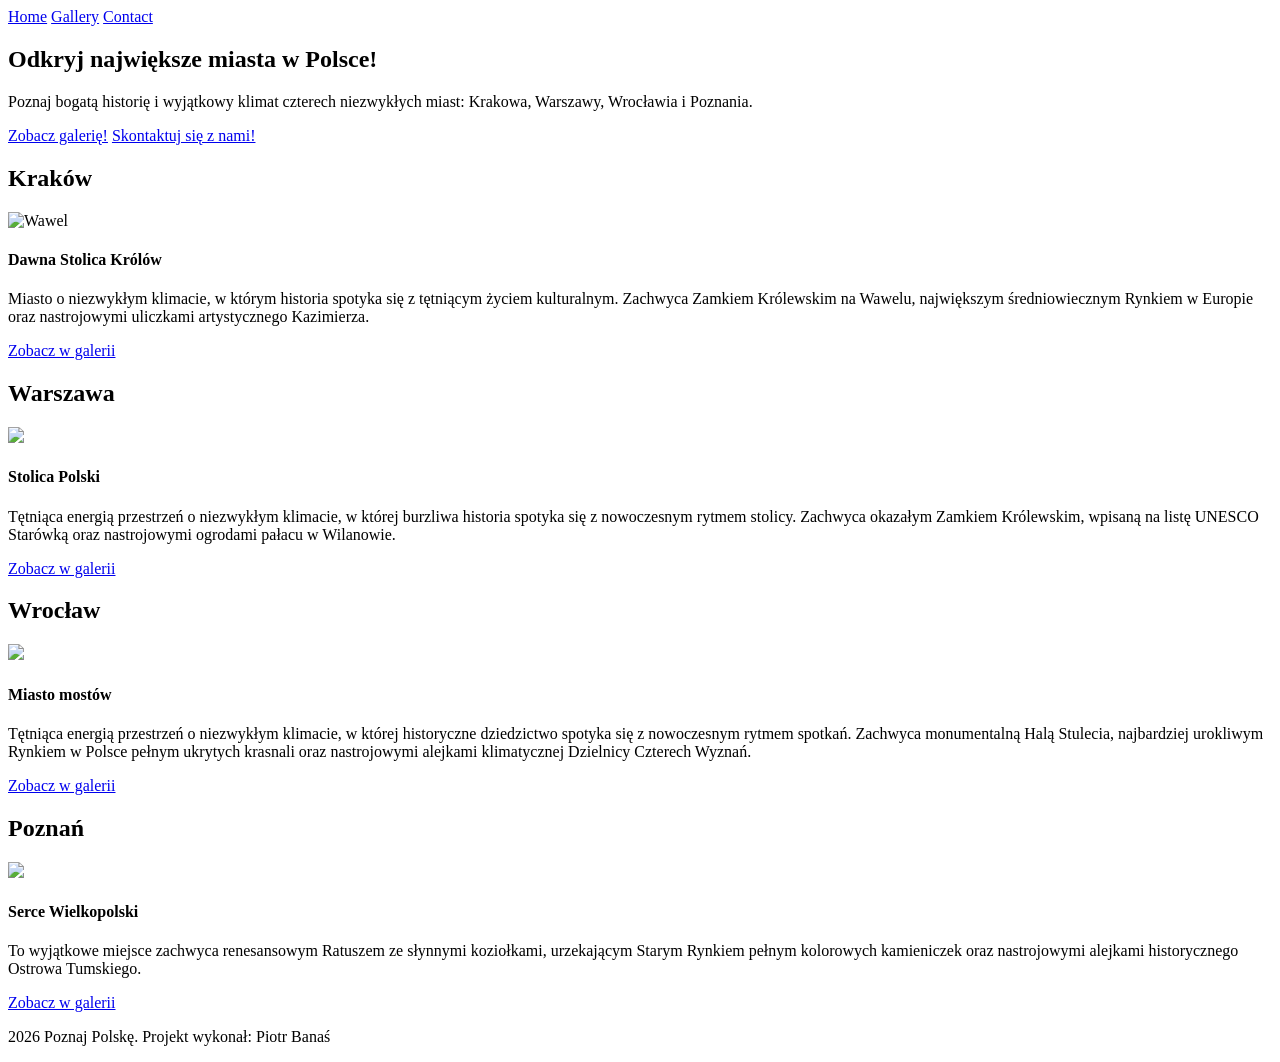
==== index.html @ eefa5ef8 "Implemented HTML structure of the website" ====
<!doctype html>
<html lang="pl">
<head>
    <meta charset="UTF-8">
    <meta name =  "author" content="Piotr Banaś">
    <meta name="viewport"
          content="width=device-width, user-scalable=no, initial-scale=1.0, maximum-scale=1.0, minimum-scale=1.0">
    <meta http-equiv="X-UA-Compatible" content="ie=edge">
    <meta name="description" content = "Strona poświęcona 4 miastom Polski">
    <title>Strona główna</title>
</head>
<body>
<header>
    <nav>
        <a href= "index.html">Home</a>
        <a href = "gallery.html">Gallery</a>
        <a href = "contact.html">Contact</a>
    </nav>
</header>


<main>
    <section>
        <h1>Odkryj największe miasta w Polsce!</h1>
        <p>Poznaj bogatą historię i wyjątkowy klimat czterech niezwykłych miast: Krakowa, Warszawy, Wrocławia i Poznania.</p>
        <a href = "gallery.html">Zobacz galerię!</a>
        <a href = "contact.html">Skontaktuj się z nami!</a>
    </section>

    <section>
        <h2>Kraków</h2>
        <img src="Wawel.jpg", alt="Wawel">
        <h4>Dawna Stolica Królów</h4>
        <p>
            Miasto o niezwykłym klimacie,
            w którym historia spotyka się z tętniącym życiem kulturalnym.
            Zachwyca Zamkiem Królewskim na Wawelu,
            największym średniowiecznym Rynkiem w Europie oraz nastrojowymi uliczkami artystycznego Kazimierza.
        </p>
        <a href = "gallery.html"> Zobacz w galerii </a>
    </section>

    <section>
        <h2>Warszawa</h2>
        <img src="ZamekKrolewski.jpg">
        <h4>Stolica Polski</h4>
        <p>
            Tętniąca energią przestrzeń o niezwykłym klimacie,
            w której burzliwa historia spotyka się z nowoczesnym rytmem stolicy.
            Zachwyca okazałym Zamkiem Królewskim,
            wpisaną na listę UNESCO Starówką oraz nastrojowymi ogrodami pałacu w Wilanowie.
        </p>
        <a href = "gallery.html"> Zobacz w galerii </a>
    </section>

    <section>
        <h2>Wrocław</h2>
        <img src="StaryRatusz.jpg">
        <h4>Miasto mostów</h4>
        <p>
            Tętniąca energią przestrzeń o niezwykłym klimacie,
            w której historyczne dziedzictwo spotyka się z nowoczesnym rytmem spotkań.
            Zachwyca monumentalną Halą Stulecia,
            najbardziej urokliwym Rynkiem w Polsce pełnym ukrytych krasnali oraz
            nastrojowymi alejkami klimatycznej Dzielnicy Czterech Wyznań.
        </p>
        <a href = "gallery.html"> Zobacz w galerii </a>
    </section>

    <section>
        <h2>Poznań</h2>
        <img src="Ratusz.jpg">
        <h4>Serce Wielkopolski</h4>
        <p>
            To wyjątkowe miejsce zachwyca renesansowym Ratuszem ze słynnymi koziołkami,
            urzekającym Starym Rynkiem pełnym kolorowych kamieniczek
            oraz nastrojowymi alejkami historycznego Ostrowa Tumskiego.
        </p>
        <a href = "gallery.html"> Zobacz w galerii </a>
    </section>

</main>

<footer>
    <p> 2026 Poznaj Polskę. Projekt wykonał: Piotr Banaś</p>
</footer>
</body>
</html>
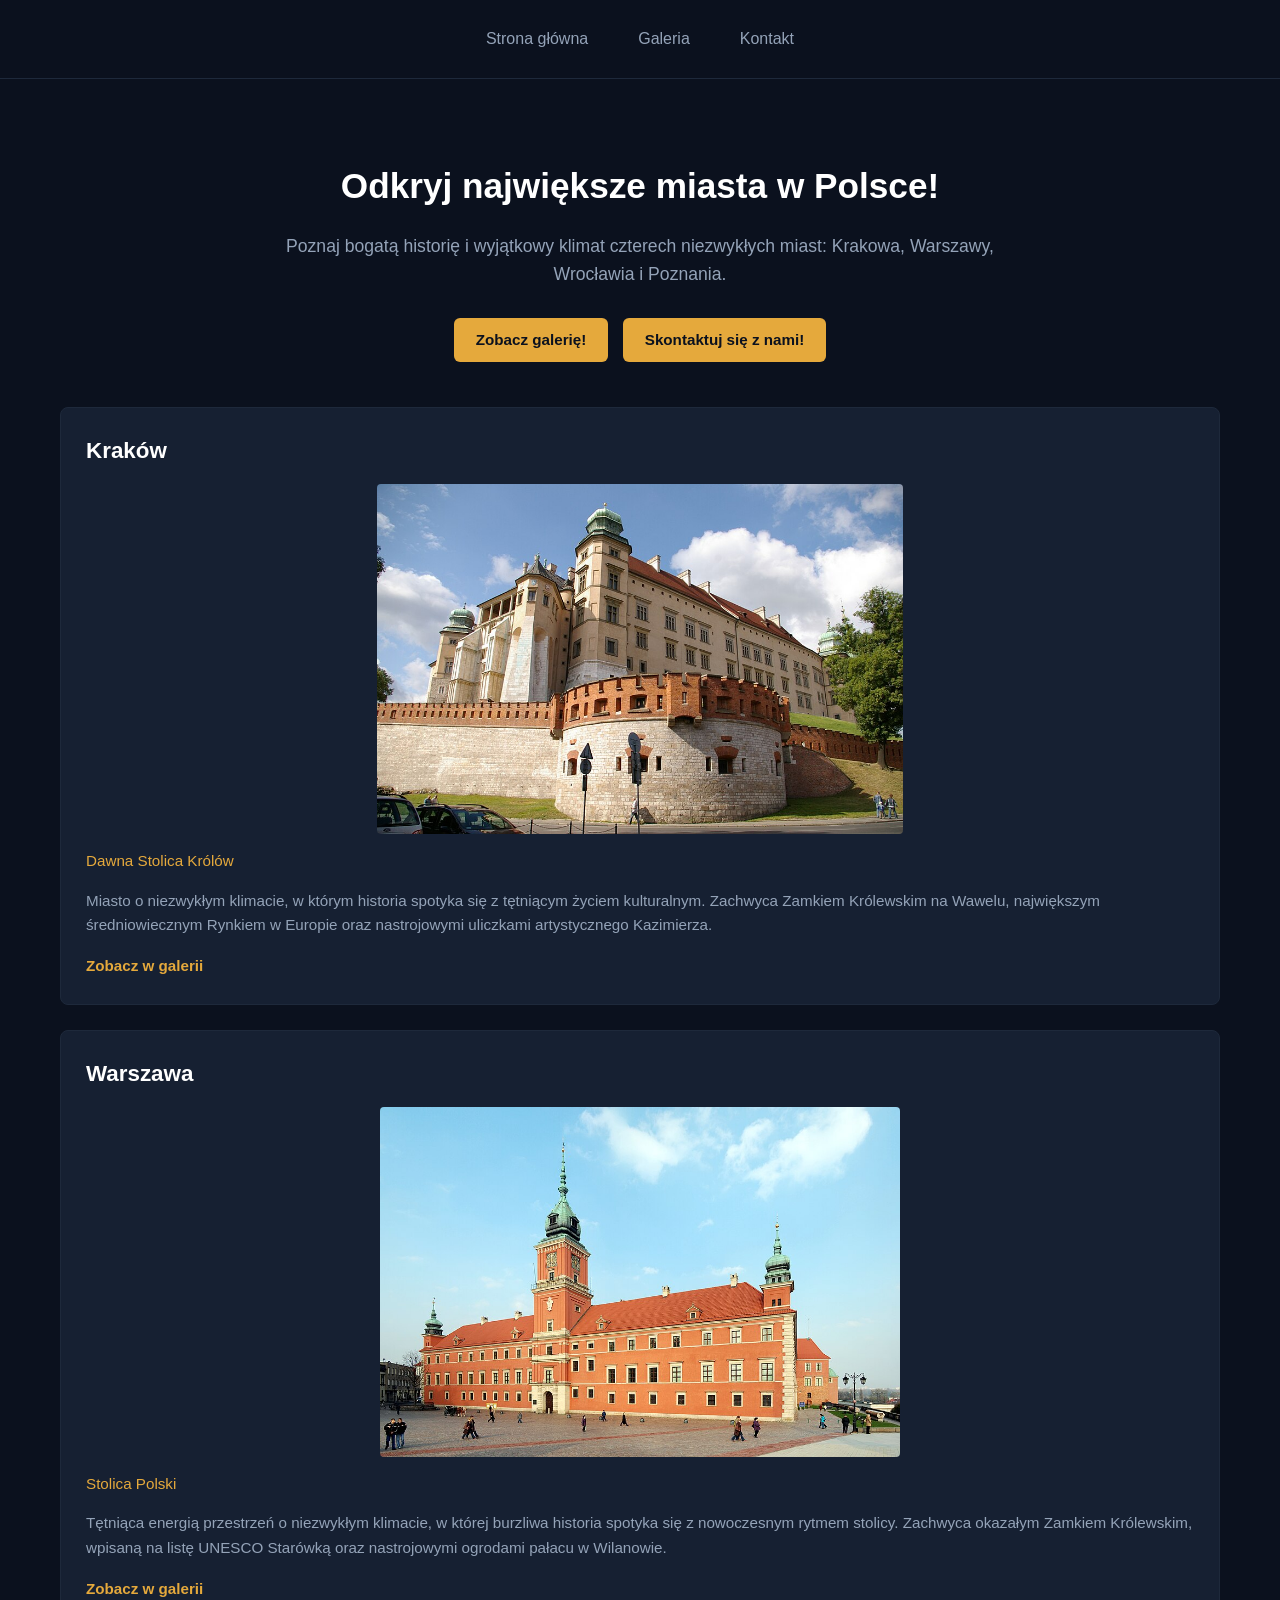
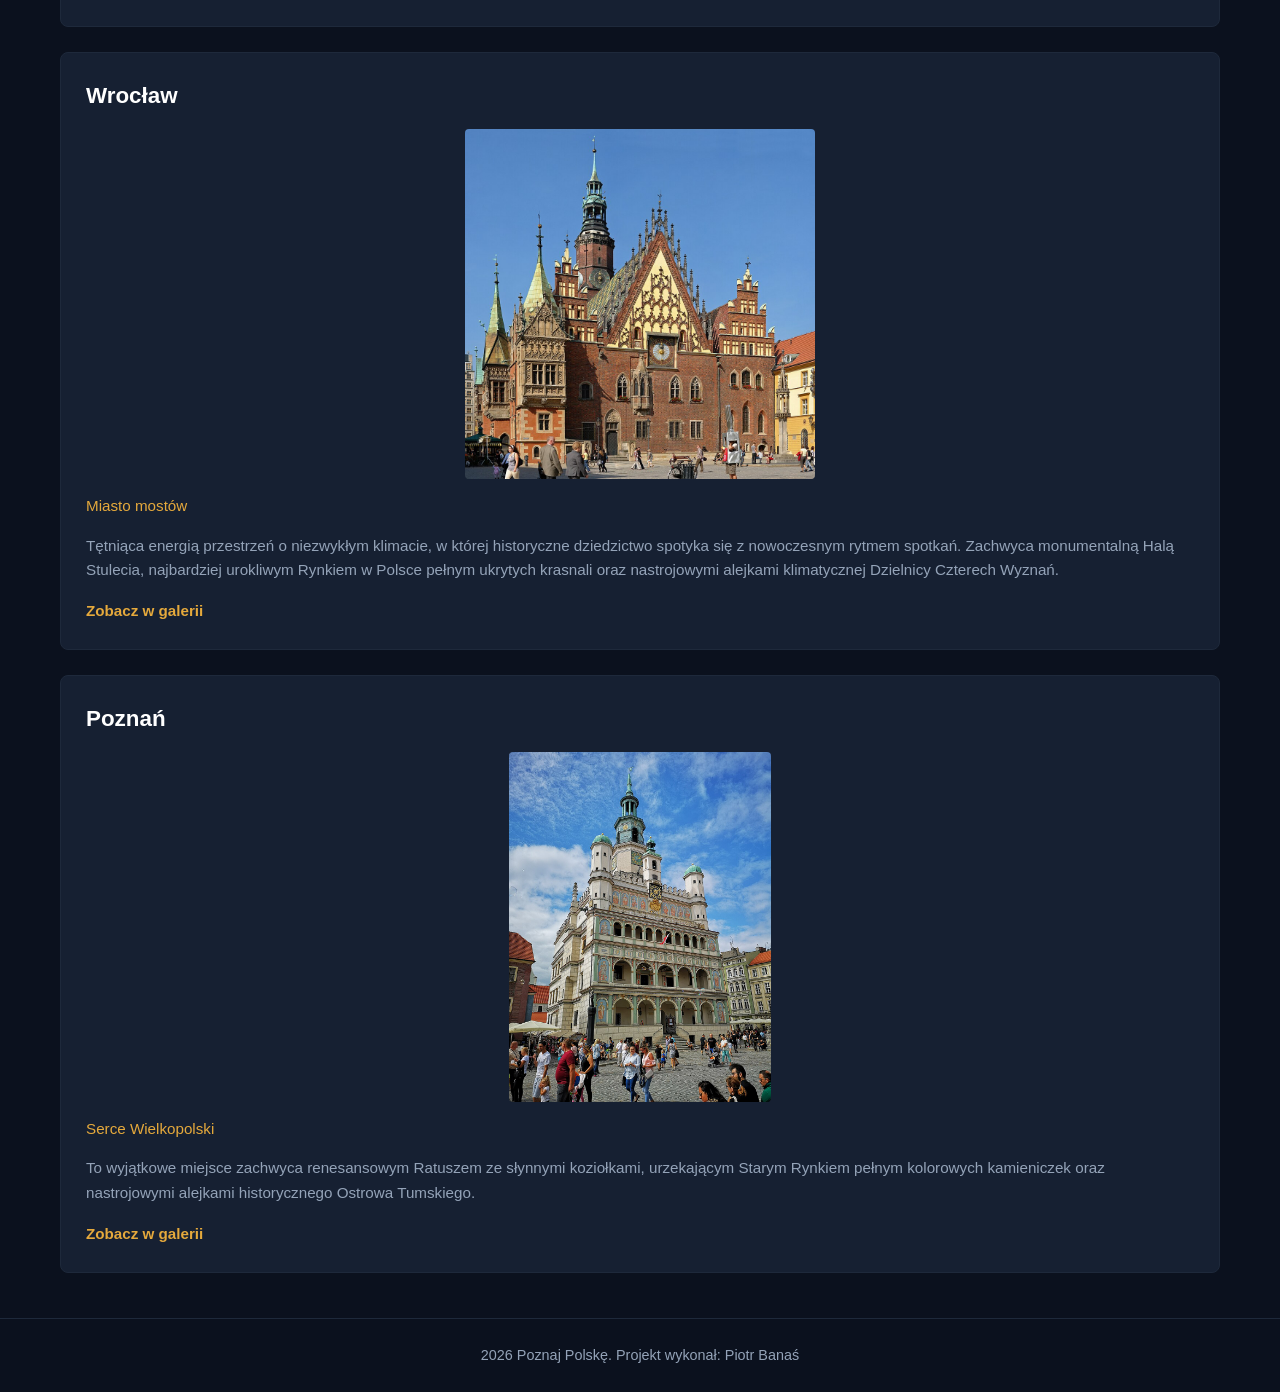
==== commit c878a51a: "implemented style.css and other UI/UX elements e.g. pictures" ====
--- a/index.html
+++ b/index.html
@@ -1,88 +1,93 @@
 <!doctype html>
 <html lang="pl">
+
 <head>
     <meta charset="UTF-8">
-    <meta name =  "author" content="Piotr Banaś">
+    <meta name="Autor" content="Piotr Banaś">
     <meta name="viewport"
-          content="width=device-width, user-scalable=no, initial-scale=1.0, maximum-scale=1.0, minimum-scale=1.0">
+        content="width=device-width, user-scalable=no, initial-scale=1.0, maximum-scale=1.0, minimum-scale=1.0">
     <meta http-equiv="X-UA-Compatible" content="ie=edge">
-    <meta name="description" content = "Strona poświęcona 4 miastom Polski">
+    <meta name="description" content="Strona poświęcona 4 miastom Polski">
+    <link rel="stylesheet" type="text/css" href="style.css">
     <title>Strona główna</title>
 </head>
+
 <body>
-<header>
-    <nav>
-        <a href= "index.html">Home</a>
-        <a href = "gallery.html">Gallery</a>
-        <a href = "contact.html">Contact</a>
-    </nav>
-</header>
+    <header>
+        <nav>
+            <a href="index.html">Strona główna</a>
+            <a href="gallery.html">Galeria</a>
+            <a href="contact.html">Kontakt</a>
+        </nav>
+    </header>
 
 
-<main>
-    <section>
-        <h1>Odkryj największe miasta w Polsce!</h1>
-        <p>Poznaj bogatą historię i wyjątkowy klimat czterech niezwykłych miast: Krakowa, Warszawy, Wrocławia i Poznania.</p>
-        <a href = "gallery.html">Zobacz galerię!</a>
-        <a href = "contact.html">Skontaktuj się z nami!</a>
-    </section>
+    <main>
+        <section>
+            <h1>Odkryj największe miasta w Polsce!</h1>
+            <p>Poznaj bogatą historię i wyjątkowy klimat czterech niezwykłych miast: Krakowa, Warszawy, Wrocławia i
+                Poznania.</p>
+            <a href="gallery.html">Zobacz galerię!</a>
+            <a href="contact.html">Skontaktuj się z nami!</a>
+        </section>
 
-    <section>
-        <h2>Kraków</h2>
-        <img src="Wawel.jpg", alt="Wawel">
-        <h4>Dawna Stolica Królów</h4>
-        <p>
-            Miasto o niezwykłym klimacie,
-            w którym historia spotyka się z tętniącym życiem kulturalnym.
-            Zachwyca Zamkiem Królewskim na Wawelu,
-            największym średniowiecznym Rynkiem w Europie oraz nastrojowymi uliczkami artystycznego Kazimierza.
-        </p>
-        <a href = "gallery.html"> Zobacz w galerii </a>
-    </section>
+        <section>
+            <h2>Kraków</h2>
+            <img src="wawel.jpg" alt="Wawel">
+            <h4>Dawna Stolica Królów</h4>
+            <p>
+                Miasto o niezwykłym klimacie,
+                w którym historia spotyka się z tętniącym życiem kulturalnym.
+                Zachwyca Zamkiem Królewskim na Wawelu,
+                największym średniowiecznym Rynkiem w Europie oraz nastrojowymi uliczkami artystycznego Kazimierza.
+            </p>
+            <a href="gallery.html"> Zobacz w galerii </a>
+        </section>
 
-    <section>
-        <h2>Warszawa</h2>
-        <img src="ZamekKrolewski.jpg">
-        <h4>Stolica Polski</h4>
-        <p>
-            Tętniąca energią przestrzeń o niezwykłym klimacie,
-            w której burzliwa historia spotyka się z nowoczesnym rytmem stolicy.
-            Zachwyca okazałym Zamkiem Królewskim,
-            wpisaną na listę UNESCO Starówką oraz nastrojowymi ogrodami pałacu w Wilanowie.
-        </p>
-        <a href = "gallery.html"> Zobacz w galerii </a>
-    </section>
+        <section>
+            <h2>Warszawa</h2>
+            <img src="zamekkrolewski.jpg" alt="ZamekKrólewski">
+            <h4>Stolica Polski</h4>
+            <p>
+                Tętniąca energią przestrzeń o niezwykłym klimacie,
+                w której burzliwa historia spotyka się z nowoczesnym rytmem stolicy.
+                Zachwyca okazałym Zamkiem Królewskim,
+                wpisaną na listę UNESCO Starówką oraz nastrojowymi ogrodami pałacu w Wilanowie.
+            </p>
+            <a href="gallery.html"> Zobacz w galerii </a>
+        </section>
 
-    <section>
-        <h2>Wrocław</h2>
-        <img src="StaryRatusz.jpg">
-        <h4>Miasto mostów</h4>
-        <p>
-            Tętniąca energią przestrzeń o niezwykłym klimacie,
-            w której historyczne dziedzictwo spotyka się z nowoczesnym rytmem spotkań.
-            Zachwyca monumentalną Halą Stulecia,
-            najbardziej urokliwym Rynkiem w Polsce pełnym ukrytych krasnali oraz
-            nastrojowymi alejkami klimatycznej Dzielnicy Czterech Wyznań.
-        </p>
-        <a href = "gallery.html"> Zobacz w galerii </a>
-    </section>
+        <section>
+            <h2>Wrocław</h2>
+            <img src="staryratusz.jpg" alt="Stary ratusz">
+            <h4>Miasto mostów</h4>
+            <p>
+                Tętniąca energią przestrzeń o niezwykłym klimacie,
+                w której historyczne dziedzictwo spotyka się z nowoczesnym rytmem spotkań.
+                Zachwyca monumentalną Halą Stulecia,
+                najbardziej urokliwym Rynkiem w Polsce pełnym ukrytych krasnali oraz
+                nastrojowymi alejkami klimatycznej Dzielnicy Czterech Wyznań.
+            </p>
+            <a href="gallery.html"> Zobacz w galerii </a>
+        </section>
 
-    <section>
-        <h2>Poznań</h2>
-        <img src="Ratusz.jpg">
-        <h4>Serce Wielkopolski</h4>
-        <p>
-            To wyjątkowe miejsce zachwyca renesansowym Ratuszem ze słynnymi koziołkami,
-            urzekającym Starym Rynkiem pełnym kolorowych kamieniczek
-            oraz nastrojowymi alejkami historycznego Ostrowa Tumskiego.
-        </p>
-        <a href = "gallery.html"> Zobacz w galerii </a>
-    </section>
+        <section>
+            <h2>Poznań</h2>
+            <img src="ratusz.jpg" alt="Ratusz">
+            <h4>Serce Wielkopolski</h4>
+            <p>
+                To wyjątkowe miejsce zachwyca renesansowym Ratuszem ze słynnymi koziołkami,
+                urzekającym Starym Rynkiem pełnym kolorowych kamieniczek
+                oraz nastrojowymi alejkami historycznego Ostrowa Tumskiego.
+            </p>
+            <a href="gallery.html"> Zobacz w galerii </a>
+        </section>
 
-</main>
+    </main>
 
-<footer>
-    <p> 2026 Poznaj Polskę. Projekt wykonał: Piotr Banaś</p>
-</footer>
+    <footer>
+        <p> 2026 Poznaj Polskę. Projekt wykonał: Piotr Banaś</p>
+    </footer>
 </body>
+
 </html>
--- a/style.css
+++ b/style.css
@@ -0,0 +1,353 @@
+html {
+    scroll-behavior: smooth;
+}
+
+* {
+    box-sizing: border-box;
+}
+
+body {
+    margin: 0;
+    font-family: Arial, Helvetica, sans-serif;
+    background-color: #0b111e;
+    color: #ffffff;
+    line-height: 1.6;
+    min-height: 100vh;
+    display: flex;
+    flex-direction: column;
+}
+
+header {
+    display: flex;
+    justify-content: center;
+    align-items: center;
+    padding: 20px 40px;
+    border-bottom: 1px solid #1e293b;
+}
+
+header>a {
+    display: none;
+}
+
+header nav {
+    display: flex;
+    gap: 30px;
+}
+
+header nav a {
+    color: #94a3b8;
+    text-decoration: none;
+    font-size: 1rem;
+    padding: 6px 10px;
+}
+
+header nav a:hover {
+    color: #ffffff;
+}
+
+main {
+    flex: 1;
+    max-width: 1200px;
+    width: 100%;
+    margin: 0 auto;
+    padding: 20px;
+}
+
+main>section {
+    background-color: #162032;
+    border: 1px solid #1e293b;
+    border-radius: 8px;
+    padding: 25px;
+    margin-bottom: 25px;
+}
+
+main>section:first-of-type {
+    background-color: transparent;
+    border: none;
+    text-align: center;
+    padding: 30px 20px 20px 20px;
+    max-width: 800px;
+    margin: 0 auto 20px auto;
+}
+
+main>section:first-of-type h1 {
+    font-size: 2.2rem;
+    color: #ffffff;
+    margin-bottom: 16px;
+}
+
+main>section:first-of-type p {
+    font-size: 1.1rem;
+    color: #94a3b8;
+    margin-bottom: 25px;
+}
+
+main>section:first-of-type a {
+    display: inline-block;
+    padding: 10px 22px;
+    background-color: #e5a93c;
+    color: #0b111e;
+    border-radius: 6px;
+    font-weight: bold;
+    text-decoration: none;
+    margin: 5px;
+    font-size: 0.95rem;
+}
+
+main>section:first-of-type a:hover {
+    background-color: #d99826;
+}
+
+main>section h2 {
+    font-size: 1.4rem;
+    color: #ffffff;
+    margin-top: 0;
+    margin-bottom: 10px;
+}
+
+main>section h4 {
+    font-size: 0.95rem;
+    color: #e5a93c;
+    margin: 0 0 12px 0;
+    font-weight: normal;
+}
+
+main>section p {
+    font-size: 0.95rem;
+    color: #94a3b8;
+    line-height: 1.6;
+    margin-bottom: 16px;
+}
+
+main>section img {
+    max-width: 100%;
+    max-height: 350px;
+    width: auto;
+    height: auto;
+    display: block;
+    margin: 15px auto;
+    border-radius: 4px;
+}
+
+main>section a {
+    color: #e5a93c;
+    text-decoration: none;
+    font-weight: bold;
+    font-size: 0.95rem;
+}
+
+main>section a:hover {
+    text-decoration: underline;
+}
+
+.gallery-intro {
+    text-align: center;
+    padding: 20px 20px 10px 20px;
+}
+
+.gallery-intro h1 {
+    font-size: 2.2rem;
+    color: #ffffff;
+    margin-bottom: 20px;
+}
+
+.gallery-intro video {
+    max-width: 100%;
+    width: 700px;
+    aspect-ratio: 16 / 9;
+    height: auto;
+    border-radius: 8px;
+    border: 1px solid #1e293b;
+    background-color: #0b111e;
+    display: block;
+    margin: 0 auto;
+    box-shadow: 0 10px 25px rgba(0, 0, 0, 0.4);
+    object-fit: cover;
+}
+
+.gallery-filters {
+    display: flex;
+    justify-content: center;
+    flex-wrap: wrap;
+    gap: 12px;
+    margin: 25px 0 30px 0;
+}
+
+.filter-btn {
+    background-color: #162032;
+    color: #94a3b8;
+    border: 1px solid #1e293b;
+    padding: 9px 22px;
+    border-radius: 6px;
+    font-size: 0.95rem;
+    font-weight: 500;
+    cursor: pointer;
+    font-family: inherit;
+    text-decoration: none;
+    display: inline-block;
+    transition: background-color 0.2s ease, color 0.2s ease, border-color 0.2s ease, box-shadow 0.2s ease;
+}
+
+.filter-btn:hover {
+    color: #ffffff;
+    border-color: #e5a93c;
+    background-color: #1a273e;
+}
+
+.filter-btn.active {
+    background-color: #e5a93c;
+    color: #0b111e;
+    border-color: #e5a93c;
+    font-weight: bold;
+    box-shadow: 0 2px 10px rgba(229, 169, 60, 0.3);
+}
+
+.city-gallery {
+    scroll-margin-top: 24px;
+}
+
+.city-gallery h2 {
+    font-size: 1.5rem;
+    color: #ffffff;
+    margin: 15px 0 20px 0;
+    padding-bottom: 8px;
+    border-bottom: 2px solid #1e293b;
+}
+
+.gallery-grid {
+    display: grid;
+    grid-template-columns: repeat(auto-fill, minmax(280px, 1fr));
+    gap: 24px;
+    margin-bottom: 40px;
+}
+
+.gallery-card {
+    margin: 0;
+    background-color: #162032;
+    border: 1px solid #1e293b;
+    border-radius: 8px;
+    overflow: hidden;
+    display: flex;
+    flex-direction: column;
+    height: 100%;
+    transition: transform 0.25s ease, border-color 0.25s ease, box-shadow 0.25s ease;
+}
+
+.gallery-card:hover {
+    border-color: #e5a93c;
+    transform: translateY(-4px);
+    box-shadow: 0 8px 24px rgba(0, 0, 0, 0.35);
+}
+
+.gallery-card img {
+    width: 100%;
+    height: 220px;
+    object-fit: cover;
+    background-color: #1e293b;
+    display: block;
+    transition: transform 0.3s ease;
+}
+
+.gallery-card:hover img {
+    transform: scale(1.03);
+}
+
+.gallery-card figcaption {
+    padding: 14px 12px;
+    font-size: 0.95rem;
+    font-weight: 500;
+    color: #ffffff;
+    text-align: center;
+    background-color: #162032;
+    margin-top: auto;
+    border-top: 1px solid #1e293b;
+}
+
+[hidden] {
+    display: none !important;
+}
+
+form {
+    background-color: #162032;
+    border: 1px solid #1e293b;
+    border-radius: 8px;
+    padding: 30px;
+    max-width: 550px;
+    margin: 0 auto 40px auto;
+}
+
+form label {
+    font-weight: bold;
+    color: #ffffff;
+    font-size: 0.95rem;
+}
+
+form input[type="text"],
+form input[type="email"],
+form select,
+form textarea {
+    width: 100%;
+    box-sizing: border-box;
+    padding: 10px;
+    background-color: #0b111e;
+    border: 1px solid #334155;
+    border-radius: 4px;
+    color: #ffffff;
+    font-family: inherit;
+    font-size: 0.95rem;
+}
+
+form textarea {
+    resize: vertical;
+    min-height: 110px;
+}
+
+form button[type="submit"] {
+    background-color: #e5a93c;
+    color: #0b111e;
+    border: none;
+    padding: 12px 24px;
+    border-radius: 6px;
+    font-weight: bold;
+    font-size: 1rem;
+    cursor: pointer;
+    width: 100%;
+    font-family: inherit;
+}
+
+form button[type="submit"]:hover {
+    background-color: #d99826;
+}
+
+table {
+    width: 100%;
+    border-collapse: collapse;
+    margin: 20px 0;
+    background-color: #162032;
+}
+
+th,
+td {
+    border: 1px solid #1e293b;
+    padding: 10px 14px;
+    text-align: left;
+}
+
+th {
+    background-color: #1e293b;
+    color: #e5a93c;
+    font-weight: bold;
+}
+
+footer {
+    text-align: center;
+    padding: 25px;
+    margin-top: auto;
+    border-top: 1px solid #1e293b;
+    color: #94a3b8;
+    font-size: 0.9rem;
+}
+
+footer p {
+    margin: 0;
+}
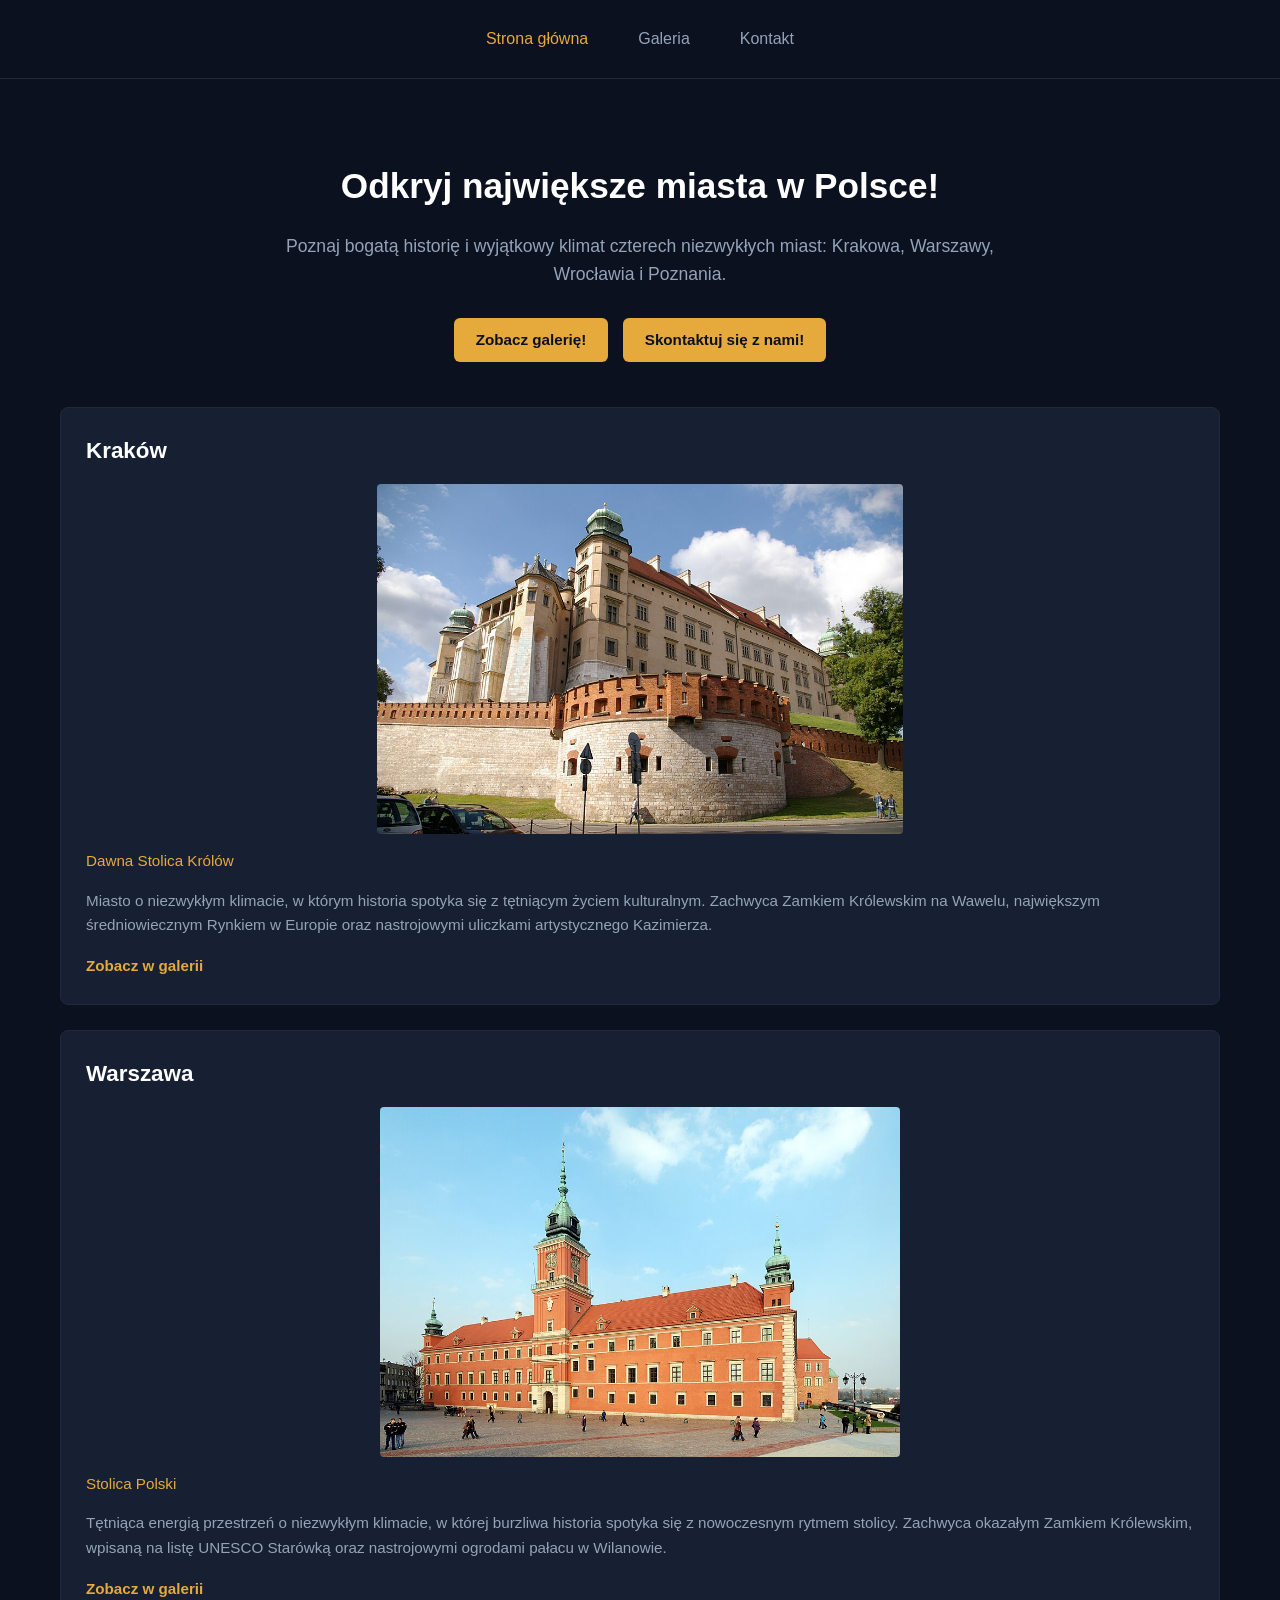
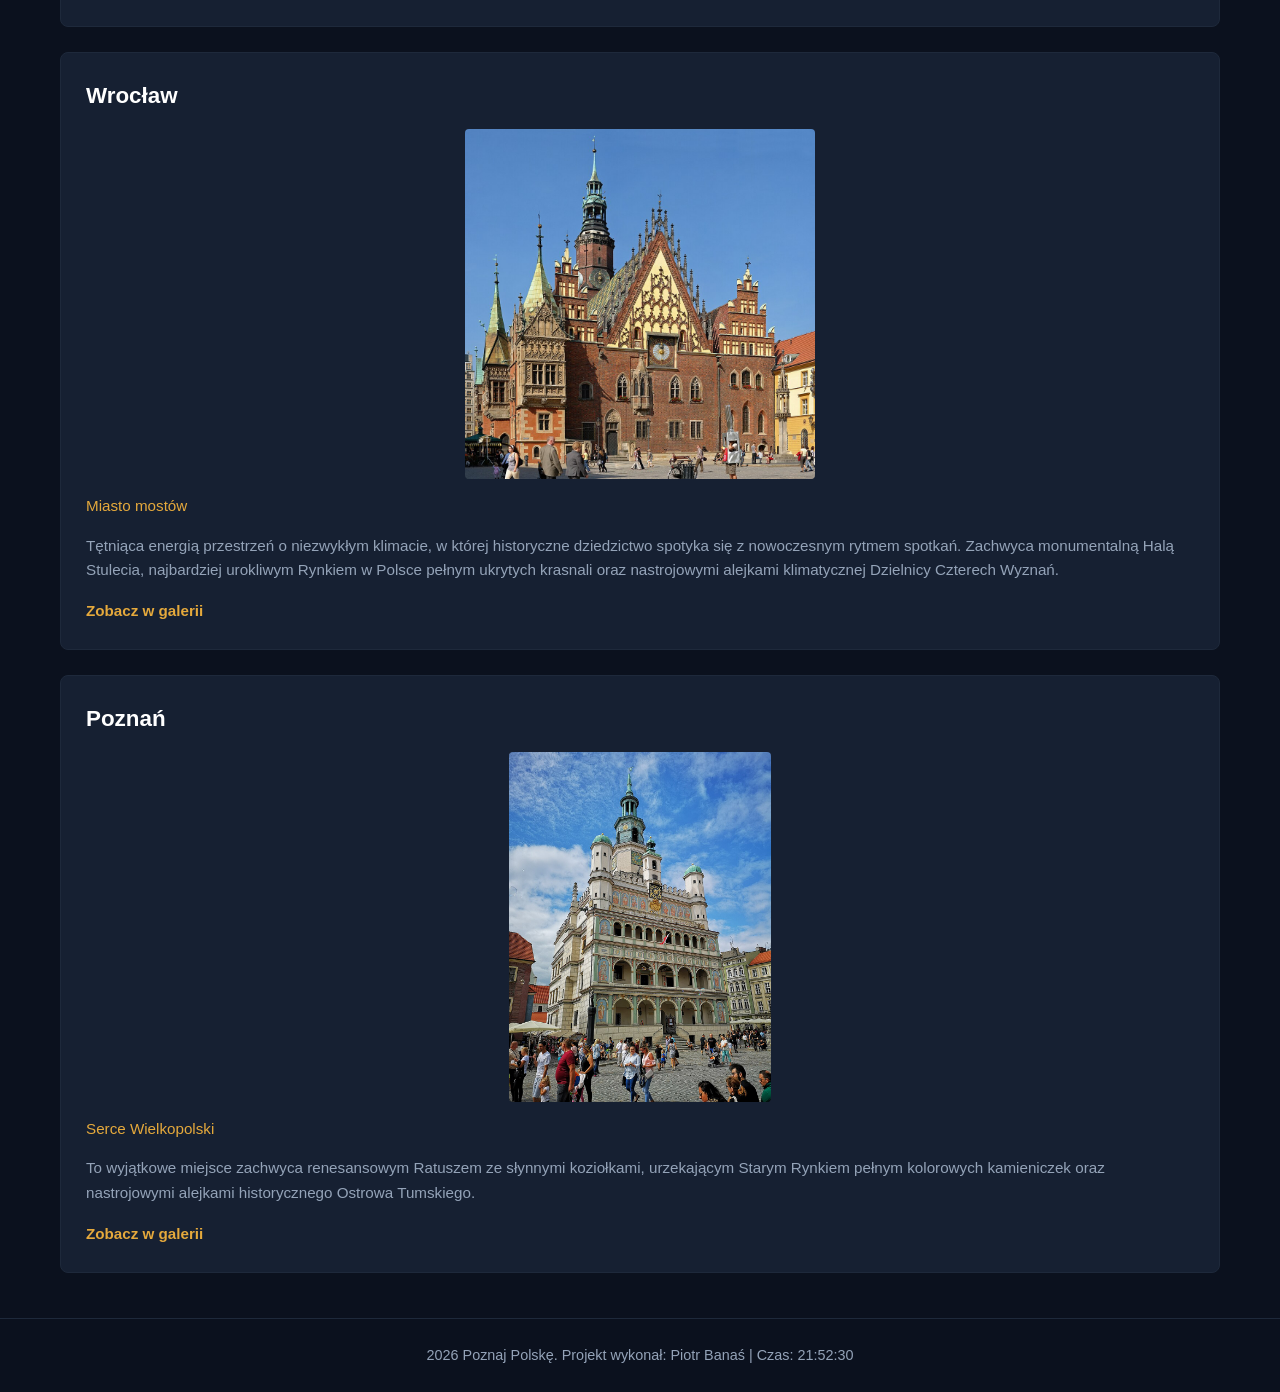
==== commit a1451dee: "Add live clock and active navigation link" ====
--- a/index.html
+++ b/index.html
@@ -10,6 +10,7 @@
     <meta name="description" content="Strona poświęcona 4 miastom Polski">
     <link rel="stylesheet" type="text/css" href="style.css">
     <title>Strona główna</title>
+    <script src="script.js" defer></script>
 </head>
 
 <body>
@@ -86,7 +87,7 @@
     </main>
 
     <footer>
-        <p> 2026 Poznaj Polskę. Projekt wykonał: Piotr Banaś</p>
+        <p> 2026 Poznaj Polskę. Projekt wykonał: Piotr Banaś | Czas: <span id="clock"></span></p>
     </footer>
 </body>
 
--- a/style.css
+++ b/style.css
@@ -350,4 +350,15 @@
 
 footer p {
     margin: 0;
+}
+
+@media (max-width: 768px) {
+    header nav {
+        flex-direction: column;
+        gap: 10px;
+    }
+
+    .gallery-grid {
+        grid-template-columns: 1fr;
+    }
 }
